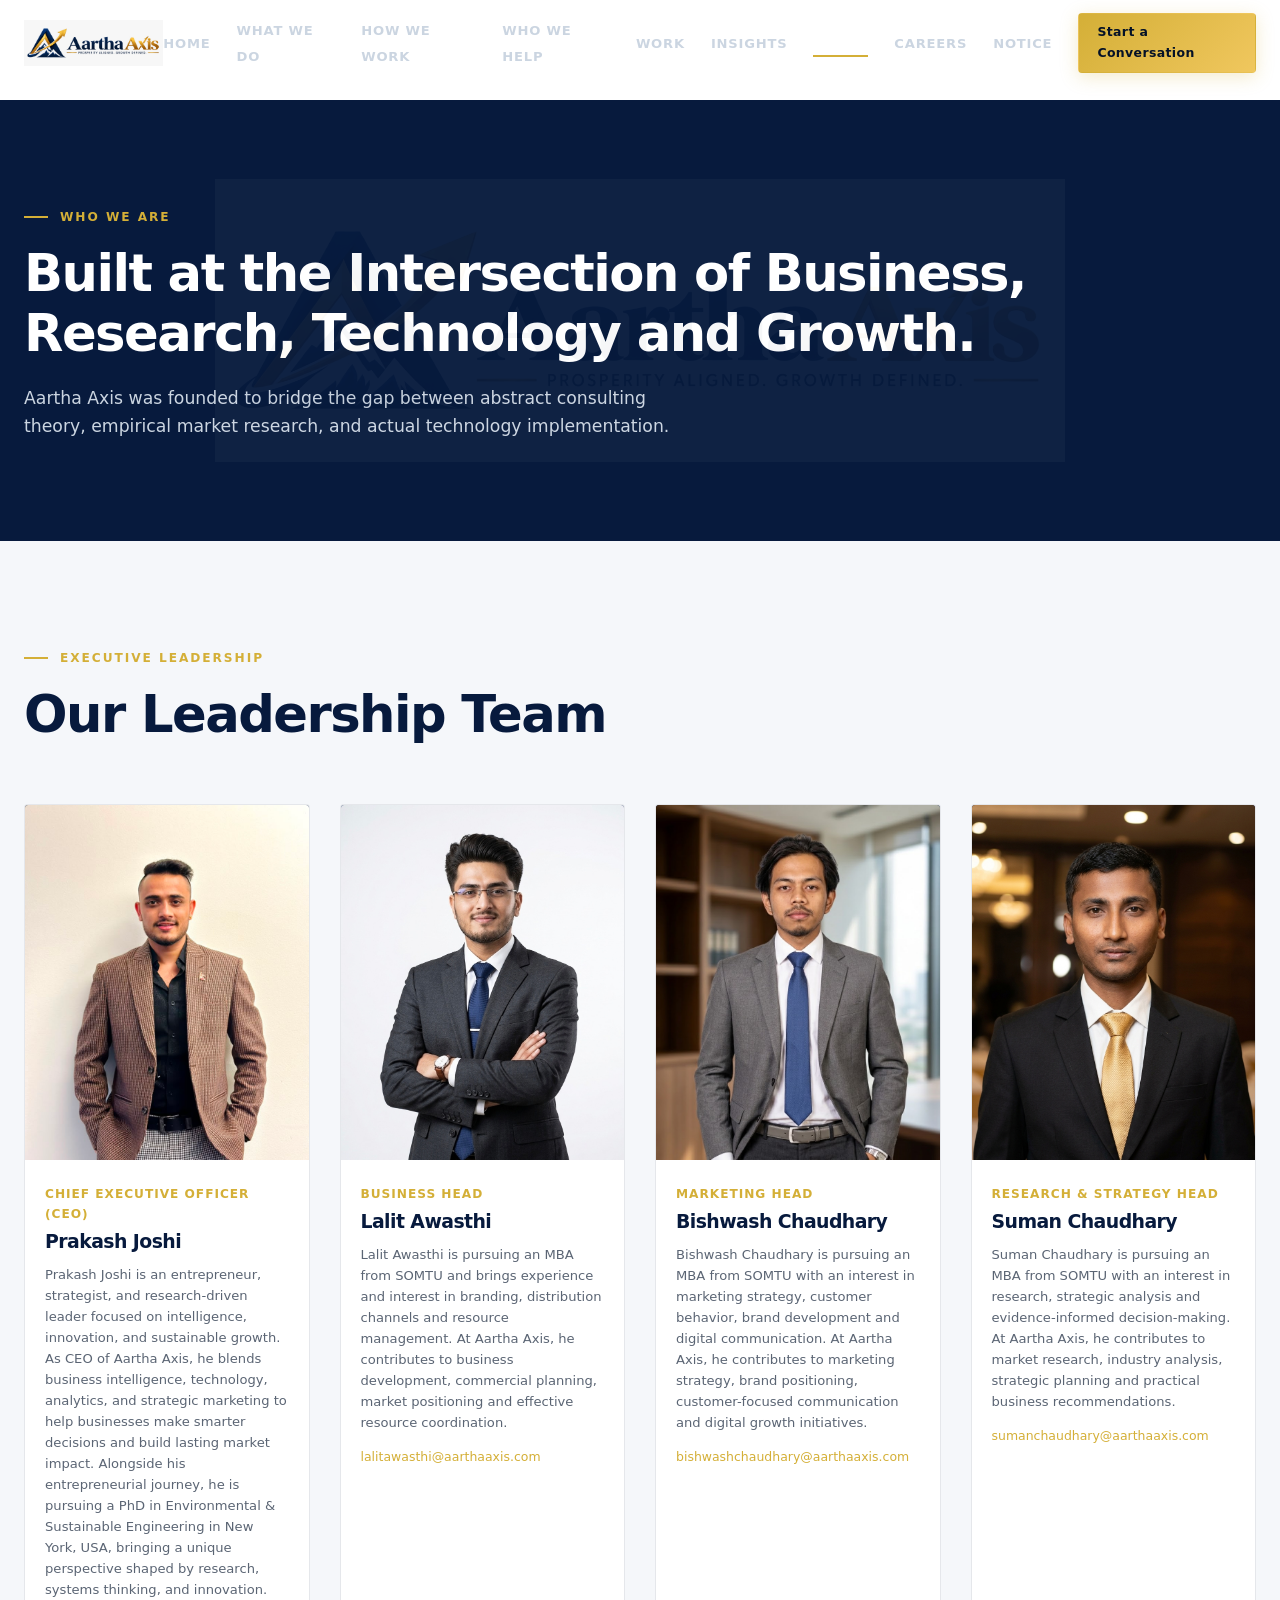
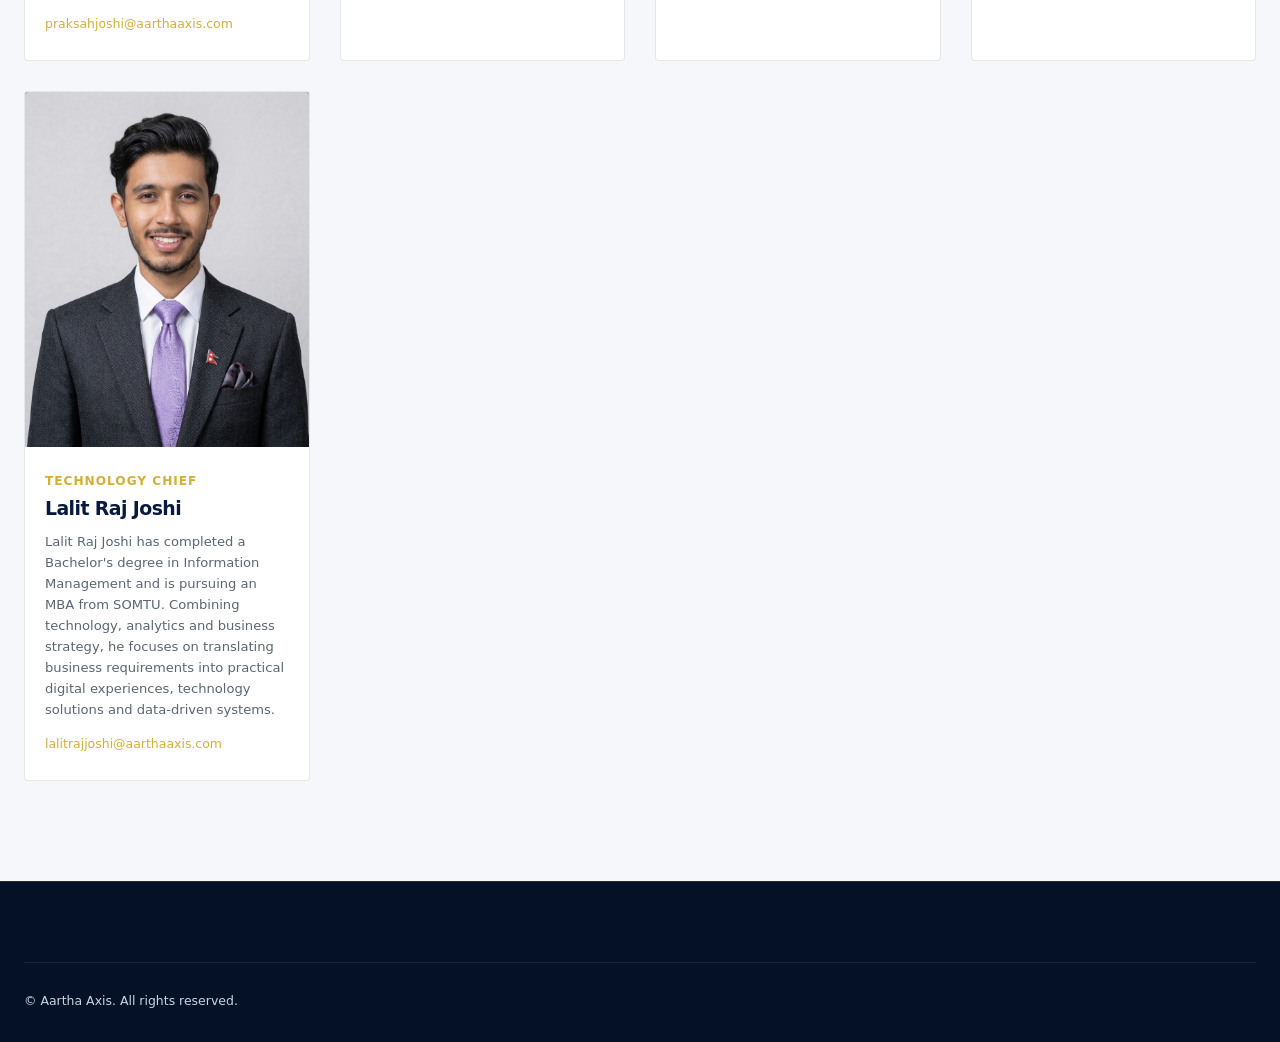
==== about.html @ 057c0efa "new release v1.1" ====
<!DOCTYPE html>
<html lang="en">
<head>
  <meta charset="UTF-8">
  <meta name="viewport" content="width=device-width, initial-scale=1.0">
  <title>About Aartha Axis | Business Growth & Intelligence</title>
  <meta name="description" content="Built at the intersection of business, research, technology, and growth. Meet the executive leadership team behind Aartha Axis.">
  <link rel="canonical" href="https://aarthaaxis.com/about.html">
  <link rel="stylesheet" href="css/style.css">
  <link rel="stylesheet" href="css/animations.css">
  <link rel="stylesheet" href="css/responsive.css">
</head>
<body>
  <header class="site-header">
    <div class="container nav-container">
      <a href="index.html" class="brand-link"><img src="assets/logo/logo.png" alt="Aartha Axis" class="brand-logo-img"></a>
      <ul class="nav-menu">
        <li><a href="index.html" class="nav-link">Home</a></li>
        <li><a href="what-we-do.html" class="nav-link">What We Do</a></li>
        <li><a href="how-we-work.html" class="nav-link">How We Work</a></li>
        <li><a href="who-we-help.html" class="nav-link">Who We Help</a></li>
        <li><a href="work.html" class="nav-link">Work</a></li>
        <li><a href="insights.html" class="nav-link">Insights</a></li>
        <li><a href="about.html" class="nav-link active">About</a></li>
        <li><a href="careers.html" class="nav-link">Careers</a></li>
        <li><a href="notice.html" class="nav-link">Notice</a></li>
        <li><a href="contact.html" class="btn btn-primary" style="padding: 8px 18px; font-size: 0.78rem;">Start a Conversation</a></li>
      </ul>
      <button class="menu-toggle" aria-label="Menu">☰</button>
    </div>
  </header>

  <main style="padding-top: 100px;">
    <section class="section section--navy watermark-wrap">
      <div class="logo-watermark"></div>
      <div class="container">
        <span class="eyebrow">Who We Are</span>
        <h1 class="section-title">Built at the Intersection of Business, Research, Technology and Growth.</h1>
        <p class="section-desc">
          Aartha Axis was founded to bridge the gap between abstract consulting theory, empirical market research, and actual technology implementation.
        </p>
      </div>
    </section>

    <!-- Leadership Section -->
    <section class="section section--light">
      <div class="container">
        <span class="eyebrow">Executive Leadership</span>
        <h2 class="section-title">Our Leadership Team</h2>

        <div class="team-editorial-grid">
          <!-- Prakash Joshi -->
          <article class="team-card" style="background: var(--white); border-color: var(--border-light); color: var(--navy-primary);">
            <div class="team-img-frame">
              <img src="assets/team/prakash-joshi.jpg" alt="Prakash Joshi" onerror="this.src='https://www.lalitrajjoshi.com.np/aartha-analytics/images/prakash%20joshi.jpeg'">
            </div>
            <div class="team-details">
              <span class="team-role">Chief Executive Officer (CEO)</span>
              <h3 style="color: var(--navy-primary);">Prakash Joshi</h3>
              <p class="team-bio" style="color: var(--text-muted);">
                Prakash Joshi is an entrepreneur, strategist, and research-driven leader focused on intelligence, innovation, and sustainable growth. As CEO of Aartha Axis, he blends business intelligence, technology, analytics, and strategic marketing to help businesses make smarter decisions and build lasting market impact. Alongside his entrepreneurial journey, he is pursuing a PhD in Environmental & Sustainable Engineering in New York, USA, bringing a unique perspective shaped by research, systems thinking, and innovation.
              </p>
              <a href="mailto:praksahjoshi@aarthaaxis.com" class="team-email" style="color: var(--gold-primary);">praksahjoshi@aarthaaxis.com</a>
            </div>
          </article>

          <!-- Lalit Awasthi -->
          <article class="team-card" style="background: var(--white); border-color: var(--border-light); color: var(--navy-primary);">
            <div class="team-img-frame">
              <img src="assets/team/lalit-awasthi.jpg" alt="Lalit Awasthi" onerror="this.src='https://www.lalitrajjoshi.com.np/aartha-analytics/images/Lalit%20Awasthi.jpeg'">
            </div>
            <div class="team-details">
              <span class="team-role">Business Head</span>
              <h3 style="color: var(--navy-primary);">Lalit Awasthi</h3>
              <p class="team-bio" style="color: var(--text-muted);">
                Lalit Awasthi is pursuing an MBA from SOMTU and brings experience and interest in branding, distribution channels and resource management. At Aartha Axis, he contributes to business development, commercial planning, market positioning and effective resource coordination.
              </p>
                            <a href="mailto:lalitawasthi@aarthaaxis.com" class="team-email" style="color: var(--gold-primary);">lalitawasthi@aarthaaxis.com</a>

            </div>
          </article>

          <!-- Bishwash Chaudhary -->
          <article class="team-card" style="background: var(--white); border-color: var(--border-light); color: var(--navy-primary);">
            <div class="team-img-frame">
              <img src="assets/team/bishwash-chaudhary.jpg" alt="Bishwash Chaudhary" onerror="this.src='https://www.lalitrajjoshi.com.np/aartha-analytics/images/Bishwash%20Chaudhary.JPG'">
            </div>
            <div class="team-details">
              <span class="team-role">Marketing Head</span>
              <h3 style="color: var(--navy-primary);">Bishwash Chaudhary</h3>
              <p class="team-bio" style="color: var(--text-muted);">
                Bishwash Chaudhary is pursuing an MBA from SOMTU with an interest in marketing strategy, customer behavior, brand development and digital communication. At Aartha Axis, he contributes to marketing strategy, brand positioning, customer-focused communication and digital growth initiatives.
              </p>
                            <a href="mailto:bishwashchaudhary@aarthaaxis.com" class="team-email" style="color: var(--gold-primary);">bishwashchaudhary@aarthaaxis.com</a>

            </div>
          </article>

          <!-- Suman Chaudhary -->
          <article class="team-card" style="background: var(--white); border-color: var(--border-light); color: var(--navy-primary);">
            <div class="team-img-frame">
              <img src="assets/team/suman-chaudhary.jpg" alt="Suman Chaudhary" onerror="this.src='https://www.lalitrajjoshi.com.np/aartha-analytics/images/Suman%20Chaudhary.jpeg'">
            </div>
            <div class="team-details">
              <span class="team-role">Research & Strategy Head</span>
              <h3 style="color: var(--navy-primary);">Suman Chaudhary</h3>
              <p class="team-bio" style="color: var(--text-muted);">
                Suman Chaudhary is pursuing an MBA from SOMTU with an interest in research, strategic analysis and evidence-informed decision-making. At Aartha Axis, he contributes to market research, industry analysis, strategic planning and practical business recommendations.
              </p>
                            <a href="mailto:sumanchaudhary@aarthaaxis.com" class="team-email" style="color: var(--gold-primary);">sumanchaudhary@aarthaaxis.com</a>

            </div>
          </article>

          <!-- Lalit Raj Joshi -->
          <article class="team-card" style="background: var(--white); border-color: var(--border-light); color: var(--navy-primary);">
            <div class="team-img-frame">
              <img src="assets/team/lalit-raj-joshi.png" alt="Lalit Raj Joshi" onerror="this.src='https://www.lalitrajjoshi.com.np/aartha-analytics/images/lalitrajjoshi.png'">
            </div>
            <div class="team-details">
              <span class="team-role">Technology Chief</span>
              <h3 style="color: var(--navy-primary);">Lalit Raj Joshi</h3>
              <p class="team-bio" style="color: var(--text-muted);">
                Lalit Raj Joshi has completed a Bachelor's degree in Information Management and is pursuing an MBA from SOMTU. Combining technology, analytics and business strategy, he focuses on translating business requirements into practical digital experiences, technology solutions and data-driven systems.
              </p>
              <a href="mailto:lalitrajjoshi@aarthaaxis.com" class="team-email" style="color: var(--gold-primary);">lalitrajjoshi@aarthaaxis.com</a>
            </div>
          </article>
        </div>
      </div>
    </section>
  </main>

  <footer class="site-footer">
    <div class="container footer-bottom">
      <span>&copy; Aartha Axis. All rights reserved.</span>
    </div>
  </footer>
  <script src="js/navigation.js"></script>
</body>
</html>
---- css/style.css ----
/* ==========================================================================
   AARTHA AXIS - GLOBAL DESIGN SYSTEM
   Palette: Deep Navy (#071A3D, #041127) | Luxury Gold (#D4AF37, #F0C75E)
   ========================================================================== */

:root {
  --navy-primary: #071A3D;
  --navy-dark: #041127;
  --navy-surface: #0C2148;
  --navy-card: #0F2754;
  --gold-primary: #D4AF37;
  --gold-light: #F0C75E;
  --gold-muted: rgba(212, 175, 55, 0.25);
  --gold-glow: rgba(212, 175, 55, 0.4);
  --white: #FFFFFF;
  --light-bg: #F5F7FA;
  --text-dark: #111827;
  --text-muted: #5B6574;
  --text-light-muted: #CBD5E1;
  --border-light: rgba(7, 26, 61, 0.1);
  --border-dark: rgba(212, 175, 55, 0.18);
  --container-max: 1240px;
  --font-sans: 'Inter', system-ui, -apple-system, sans-serif;
  --font-heading: 'Manrope', system-ui, -apple-system, sans-serif;
  --transition: all 0.3s cubic-bezier(0.16, 1, 0.3, 1);
}

*, *::before, *::after {
  box-sizing: border-box;
  margin: 0;
  padding: 0;
}

html {
  scroll-behavior: smooth;
  font-size: 16px;
  background-color: var(--white);
  color: var(--text-dark);
}

body {
  font-family: var(--font-sans);
  line-height: 1.65;
  -webkit-font-smoothing: antialiased;
  overflow-x: hidden;
}

h1, h2, h3, h4, h5, h6 {
  font-family: var(--font-heading);
  font-weight: 700;
  line-height: 1.18;
  letter-spacing: -0.03em;
  color: var(--navy-primary);
}

a {
  color: inherit;
  text-decoration: none;
  transition: var(--transition);
}

button, input, select, textarea {
  font: inherit;
}

img {
  max-width: 100%;
  height: auto;
  display: block;
}

.container {
  width: min(var(--container-max), calc(100% - 48px));
  margin-inline: auto;
}

.section {
  padding: 100px 0;
  position: relative;
}

.section--navy {
  background-color: var(--navy-primary);
  color: var(--white);
}

.section--navy h1, .section--navy h2, .section--navy h3 {
  color: var(--white);
}

.section--darker {
  background-color: var(--navy-dark);
  color: var(--white);
}

.section--light {
  background-color: var(--light-bg);
}

/* ==========================================================================
   ARCHITECTURAL WATERMARK SYSTEM
   ========================================================================== */
.watermark-wrap {
  position: relative;
  overflow: hidden;
}

.logo-watermark {
  position: absolute;
  top: 50%;
  left: 50%;
  transform: translate(-50%, -50%);
  width: min(850px, 90vw);
  height: min(850px, 90vw);
  opacity: 0.035;
  pointer-events: none;
  z-index: 0;
  background-repeat: no-repeat;
  background-position: center;
  background-size: contain;
  background-image: url('../assets/logo/logo.png');
}

/* ==========================================================================
   TYPOGRAPHY & UI COMPONENTS
   ========================================================================== */
.eyebrow {
  display: inline-flex;
  align-items: center;
  gap: 12px;
  font-size: 0.76rem;
  font-weight: 800;
  letter-spacing: 0.16em;
  text-transform: uppercase;
  color: var(--gold-primary);
  margin-bottom: 16px;
}

.eyebrow::before {
  content: '';
  width: 24px;
  height: 2px;
  background: currentColor;
}

.section-title {
  font-size: clamp(2.1rem, 4vw, 3.4rem);
  margin-bottom: 20px;
}

.section-desc {
  font-size: 1.08rem;
  color: var(--text-muted);
  max-width: 680px;
}

.section--navy .section-desc {
  color: var(--text-light-muted);
}

/* Buttons */
.btn {
  display: inline-flex;
  align-items: center;
  justify-content: center;
  gap: 10px;
  padding: 14px 28px;
  font-size: 0.88rem;
  font-weight: 700;
  letter-spacing: 0.03em;
  border-radius: 4px;
  border: 1px solid transparent;
  cursor: pointer;
  transition: var(--transition);
}

.btn-primary {
  background: linear-gradient(135deg, var(--gold-primary) 0%, var(--gold-light) 100%);
  color: var(--navy-dark);
  box-shadow: 0 4px 18px rgba(212, 175, 55, 0.25);
}

.btn-primary:hover {
  transform: translateY(-2px);
  box-shadow: 0 8px 25px rgba(212, 175, 55, 0.4);
}

.btn-secondary {
  background: transparent;
  color: var(--white);
  border-color: var(--gold-primary);
}

.btn-secondary:hover {
  background: rgba(212, 175, 55, 0.1);
  transform: translateY(-2px);
}

.btn-ghost-dark {
  background: transparent;
  color: var(--navy-primary);
  border-color: var(--navy-primary);
}

.btn-ghost-dark:hover {
  background: var(--navy-primary);
  color: var(--white);
  transform: translateY(-2px);
}

/* ==========================================================================
   NAVIGATION
   ========================================================================== */
.site-header {
  position: fixed;
  top: 0;
  left: 0;
  width: 100%;
  z-index: 1000;
  transition: var(--transition);
  background: transparent;
}

.site-header.scrolled {
  background: rgba(7, 26, 61, 0.95);
  backdrop-filter: blur(12px);
  border-bottom: 1px solid var(--border-dark);
  box-shadow: 0 10px 30px rgba(0, 0, 0, 0.35);
}

.nav-container {
  display: flex;
  align-items: center;
  justify-content: space-between;
  height: 86px;
}

.brand-link {
  display: flex;
  align-items: center;
  gap: 12px;
}

.brand-logo-img {
  height: 48px;
  width: auto;
  object-fit: contain;
}

.nav-menu {
  display: flex;
  align-items: center;
  gap: 26px;
  list-style: none;
}

.nav-link {
  color: var(--text-light-muted);
  font-size: 0.82rem;
  font-weight: 700;
  letter-spacing: 0.06em;
  text-transform: uppercase;
  position: relative;
  padding: 6px 0;
}

.nav-link::after {
  content: '';
  position: absolute;
  bottom: 0;
  left: 0;
  width: 0%;
  height: 2px;
  background: var(--gold-primary);
  transition: width 0.3s ease;
}

.nav-link:hover, .nav-link.active {
  color: var(--white);
}

.nav-link:hover::after, .nav-link.active::after {
  width: 100%;
}

.menu-toggle {
  display: none;
  background: none;
  border: none;
  color: var(--gold-primary);
  font-size: 1.8rem;
  cursor: pointer;
}

/* ==========================================================================
   HERO ARCHITECTURAL SECTION
   ========================================================================== */
.hero {
  min-height: 100vh;
  display: flex;
  align-items: center;
  padding-top: 120px;
  padding-bottom: 80px;
  background: radial-gradient(circle at 80% 20%, rgba(12, 33, 72, 0.8) 0%, var(--navy-dark) 70%);
  position: relative;
  overflow: hidden;
}

.hero-grid {
  display: grid;
  grid-template-columns: 1.15fr 0.85fr;
  gap: 50px;
  align-items: center;
  position: relative;
  z-index: 1;
}

.hero-headline {
  font-size: clamp(2.8rem, 5.2vw, 4.6rem);
  color: var(--white);
  margin-bottom: 24px;
}

.hero-subhead {
  font-size: 1.15rem;
  color: var(--text-light-muted);
  margin-bottom: 38px;
  max-width: 580px;
  line-height: 1.7;
}

.hero-actions {
  display: flex;
  gap: 16px;
  flex-wrap: wrap;
}

/* Architectural Hero Visual */
.hero-visual-card {
  position: relative;
  padding: 40px;
  border: 1px solid var(--border-dark);
  background: rgba(12, 33, 72, 0.45);
  backdrop-filter: blur(10px);
  border-radius: 6px;
  display: flex;
  flex-direction: column;
  align-items: center;
  justify-content: center;
}

.hero-visual-card::before {
  content: '';
  position: absolute;
  top: -1px;
  left: 20%;
  right: 20%;
  height: 1px;
  background: linear-gradient(90deg, transparent, var(--gold-primary), transparent);
}

.hero-logo-display {
  width: min(340px, 80%);
  height: auto;
  object-fit: contain;
  margin-bottom: 24px;
  filter: drop-shadow(0 10px 25px rgba(0,0,0,0.5));
}

.hero-axis-metrics {
  width: 100%;
  display: grid;
  grid-template-columns: repeat(3, 1fr);
  gap: 12px;
  border-top: 1px solid rgba(212, 175, 55, 0.15);
  padding-top: 20px;
  text-align: center;
}

.hero-axis-metrics span {
  display: block;
  font-size: 0.68rem;
  color: var(--gold-light);
  letter-spacing: 0.1em;
  font-weight: 700;
  text-transform: uppercase;
}

.hero-axis-metrics strong {
  display: block;
  font-size: 0.85rem;
  color: var(--white);
  font-family: var(--font-heading);
  margin-top: 4px;
}

/* ==========================================================================
   AARTHA 8-STAGE METHODOLOGY MODEL
   ========================================================================== */
.process-grid {
  display: grid;
  grid-template-columns: repeat(4, 1fr);
  gap: 20px;
  margin-top: 60px;
}

.process-node {
  background: var(--navy-card);
  border: 1px solid var(--border-dark);
  padding: 30px 24px;
  border-radius: 4px;
  position: relative;
  transition: var(--transition);
}

.process-node:hover {
  transform: translateY(-5px);
  border-color: var(--gold-primary);
  box-shadow: 0 10px 30px rgba(0, 0, 0, 0.3);
}

.process-number {
  font-family: var(--font-heading);
  font-size: 0.8rem;
  font-weight: 800;
  color: var(--gold-primary);
  letter-spacing: 0.1em;
  margin-bottom: 12px;
  display: block;
}

.process-node h3 {
  color: var(--white);
  font-size: 1.18rem;
  margin-bottom: 10px;
}

.process-node p {
  font-size: 0.84rem;
  color: var(--text-light-muted);
}

/* ==========================================================================
   CAPABILITIES / CARDS GRID
   ========================================================================== */
.card-grid-3 {
  display: grid;
  grid-template-columns: repeat(3, 1fr);
  gap: 24px;
  margin-top: 50px;
}

.card-grid-4 {
  display: grid;
  grid-template-columns: repeat(4, 1fr);
  gap: 20px;
  margin-top: 50px;
}

.service-box {
  background: var(--white);
  border: 1px solid var(--border-light);
  padding: 36px 30px;
  border-radius: 4px;
  transition: var(--transition);
  display: flex;
  flex-direction: column;
}

.service-box:hover {
  transform: translateY(-6px);
  border-color: var(--gold-primary);
  box-shadow: 0 15px 40px rgba(7, 26, 61, 0.08);
}

.service-box h3 {
  font-size: 1.28rem;
  margin-bottom: 14px;
}

.service-box p {
  color: var(--text-muted);
  font-size: 0.9rem;
  margin-bottom: 20px;
  flex-grow: 1;
}

.service-box ul {
  list-style: none;
  margin-bottom: 24px;
  border-top: 1px solid var(--border-light);
  padding-top: 16px;
}

.service-box ul li {
  font-size: 0.82rem;
  color: var(--navy-primary);
  font-weight: 600;
  padding: 6px 0;
  display: flex;
  align-items: center;
  gap: 8px;
}

.service-box ul li::before {
  content: '→';
  color: var(--gold-primary);
}

/* ==========================================================================
   EDITORIAL TEAM SECTION
   ========================================================================== */
.team-editorial-grid {
  display: grid;
  grid-template-columns: repeat(auto-fit, minmax(280px, 1fr));
  gap: 30px;
  margin-top: 60px;
}

.team-card {
  background: var(--navy-card);
  border: 1px solid var(--border-dark);
  overflow: hidden;
  border-radius: 4px;
  transition: var(--transition);
}

.team-card:hover {
  transform: translateY(-6px);
  border-color: var(--gold-primary);
}

.team-img-frame {
  width: 100%;
  aspect-ratio: 4/5;
  overflow: hidden;
  background: var(--navy-surface);
}

.team-img-frame img {
  width: 100%;
  height: 100%;
  object-fit: cover;
  object-position: top center;
  transition: transform 0.6s cubic-bezier(0.16, 1, 0.3, 1);
}

.team-card:hover .team-img-frame img {
  transform: scale(1.04);
}

.team-details {
  padding: 24px 20px;
}

.team-role {
  color: var(--gold-primary);
  font-size: 0.76rem;
  font-weight: 800;
  letter-spacing: 0.08em;
  text-transform: uppercase;
  margin-bottom: 6px;
  display: block;
}

.team-card h3 {
  font-size: 1.18rem;
  color: var(--white);
  margin-bottom: 12px;
}

.team-bio {
  font-size: 0.82rem;
  color: var(--text-light-muted);
  line-height: 1.6;
}

.team-email {
  display: inline-block;
  margin-top: 14px;
  font-size: 0.78rem;
  color: var(--gold-light);
}

/* ==========================================================================
   FOOTER & NOTICES
   ========================================================================== */
.site-footer {
  background: var(--navy-dark);
  color: var(--text-light-muted);
  padding: 80px 0 30px;
  border-top: 1px solid var(--border-dark);
}

.footer-grid {
  display: grid;
  grid-template-columns: 1.5fr repeat(3, 1fr);
  gap: 40px;
  margin-bottom: 60px;
}

.footer-logo {
  height: 42px;
  width: auto;
  margin-bottom: 20px;
}

.footer-col h4 {
  color: var(--white);
  font-size: 0.82rem;
  letter-spacing: 0.12em;
  text-transform: uppercase;
  margin-bottom: 20px;
}

.footer-col ul {
  list-style: none;
  display: flex;
  flex-direction: column;
  gap: 10px;
}

.footer-col a {
  color: var(--text-light-muted);
  font-size: 0.84rem;
}

.footer-col a:hover {
  color: var(--gold-primary);
  padding-left: 4px;
}

.footer-bottom {
  border-top: 1px solid rgba(255, 255, 255, 0.08);
  padding-top: 28px;
  display: flex;
  justify-content: space-between;
  font-size: 0.78rem;
  flex-wrap: wrap;
  gap: 16px;
}
---- css/animations.css ----
/* ==========================================================================
   AARTHA AXIS - SOPHISTICATED RESTOCK ANIMATION SYSTEM
   ========================================================================== */

/* Fullscreen Brand Luxury Intro */
.intro-splash {
  position: fixed;
  inset: 0;
  z-index: 99999;
  background-color: var(--navy-dark);
  display: flex;
  flex-direction: column;
  align-items: center;
  justify-content: center;
  overflow: hidden;
  transition: opacity 0.8s cubic-bezier(0.16, 1, 0.3, 1), visibility 0.8s;
}

.intro-splash.is-hidden {
  opacity: 0;
  visibility: hidden;
  pointer-events: none;
}

/* Subtle Architectural Grid */
.intro-grid-bg {
  position: absolute;
  inset: 0;
  background-image: 
    linear-gradient(rgba(212, 175, 55, 0.05) 1px, transparent 1px),
    linear-gradient(90deg, rgba(212, 175, 55, 0.05) 1px, transparent 1px);
  background-size: 40px 40px;
  opacity: 0;
  animation: gridFade 1.2s 0.2s forwards ease;
}

/* Axis Vector Line */
.intro-axis-svg {
  position: absolute;
  width: 100vw;
  height: 100vh;
  pointer-events: none;
}

.axis-line {
  stroke: var(--gold-primary);
  stroke-width: 1.5;
  stroke-dasharray: 1000;
  stroke-dashoffset: 1000;
  animation: drawLine 1.4s 0.4s cubic-bezier(0.65, 0, 0.35, 1) forwards;
}

.intro-logo-holder {
  position: relative;
  z-index: 2;
  width: min(320px, 75vw);
  opacity: 0;
  transform: scale(0.96);
  animation: revealLogo 1s 0.9s cubic-bezier(0.16, 1, 0.3, 1) forwards;
}

.intro-logo-img {
  width: 100%;
  height: auto;
  object-fit: contain;
}

/* Gold Sweep Effect */
.intro-logo-holder::after {
  content: '';
  position: absolute;
  top: 0;
  left: -100%;
  width: 60%;
  height: 100%;
  background: linear-gradient(90deg, transparent, rgba(240, 199, 94, 0.4), transparent);
  transform: skewX(-25deg);
  animation: lightSweep 0.9s 1.5s ease-in-out forwards;
}

@keyframes gridFade {
  to { opacity: 1; }
}

@keyframes drawLine {
  to { stroke-dashoffset: 0; }
}

@keyframes revealLogo {
  to {
    opacity: 1;
    transform: scale(1);
  }
}

@keyframes lightSweep {
  to { left: 180%; }
}

/* Viewport Scroll Fade Up */
.reveal-on-scroll {
  opacity: 0;
  transform: translateY(28px);
  transition: opacity 0.8s cubic-bezier(0.16, 1, 0.3, 1), transform 0.8s cubic-bezier(0.16, 1, 0.3, 1);
}

.reveal-on-scroll.is-visible {
  opacity: 1;
  transform: translateY(0);
}

/* Reduced Motion Override */
@media (prefers-reduced-motion: reduce) {
  .intro-splash { display: none !important; }
  .reveal-on-scroll { opacity: 1 !important; transform: none !important; transition: none !important; }
  *, *::before, *::after {
    animation-duration: 0.001ms !important;
    transition-duration: 0.001ms !important;
  }
}
---- css/responsive.css ----
/* ==========================================================================
   AARTHA AXIS - RESPONSIVE STYLES
   Breakpoints: 1280px | 1024px | 768px | 480px
   ========================================================================== */

@media (max-width: 1024px) {
  .hero-grid {
    grid-template-columns: 1fr;
    gap: 40px;
    text-align: center;
  }

  .hero-subhead {
    margin-inline: auto;
  }

  .hero-actions {
    justify-content: center;
  }

  .hero-visual-card {
    max-width: 580px;
    margin-inline: auto;
  }

  .process-grid {
    grid-template-columns: repeat(2, 1fr);
  }

  .card-grid-4 {
    grid-template-columns: repeat(2, 1fr);
  }

  .footer-grid {
    grid-template-columns: repeat(2, 1fr);
  }
}

@media (max-width: 768px) {
  .section {
    padding: 70px 0;
  }

  .menu-toggle {
    display: block;
  }

  .nav-menu {
    position: fixed;
    top: 86px;
    left: 0;
    width: 100%;
    height: calc(100vh - 86px);
    background: var(--navy-dark);
    flex-direction: column;
    align-items: flex-start;
    padding: 40px 30px;
    gap: 20px;
    transform: translateX(100%);
    transition: transform 0.4s cubic-bezier(0.16, 1, 0.3, 1);
    overflow-y: auto;
    border-top: 1px solid var(--border-dark);
  }

  .nav-menu.open {
    transform: translateX(0);
  }

  .nav-link {
    font-size: 1.1rem;
  }

  .card-grid-3 {
    grid-template-columns: 1fr;
  }

  .process-grid {
    grid-template-columns: 1fr;
  }

  .footer-grid {
    grid-template-columns: 1fr;
    gap: 30px;
  }

  .footer-bottom {
    flex-direction: column;
    text-align: center;
  }
}

@media (max-width: 480px) {
  .hero-headline {
    font-size: 2.2rem;
  }

  .section-title {
    font-size: 1.85rem;
  }

  .card-grid-4 {
    grid-template-columns: 1fr;
  }
}
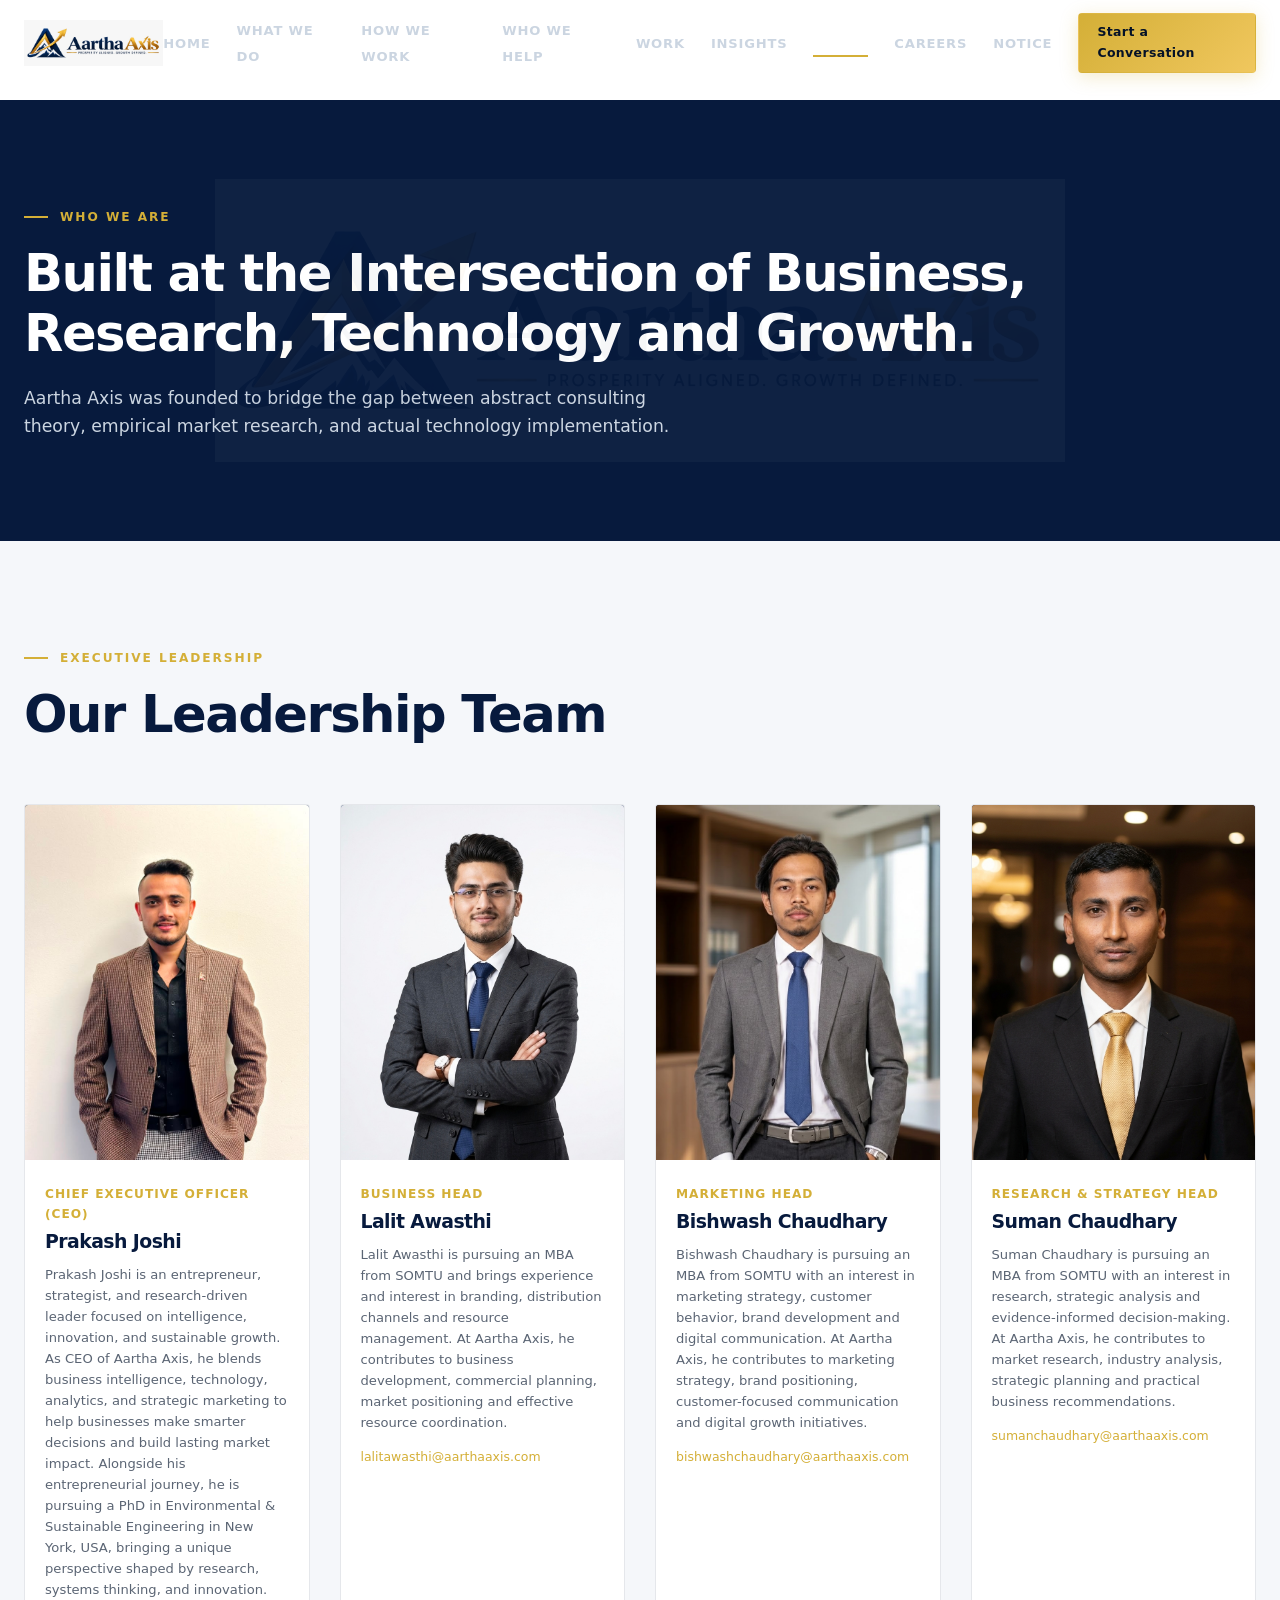
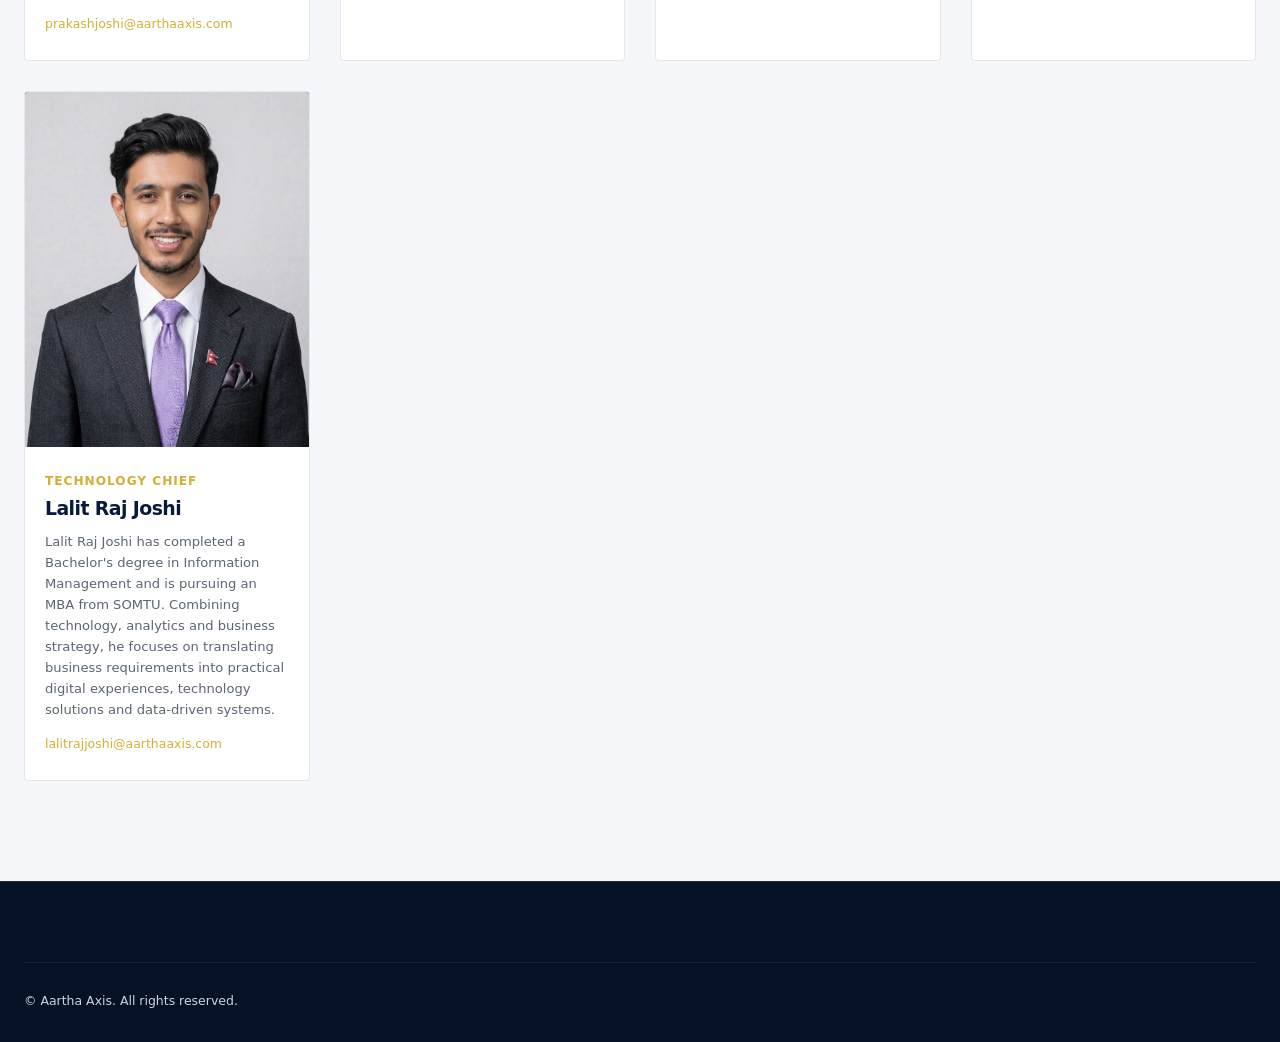
==== commit 83a8b9a2: "emailupdated ceo" ====
--- a/about.html
+++ b/about.html
@@ -60,7 +60,7 @@
               <p class="team-bio" style="color: var(--text-muted);">
                 Prakash Joshi is an entrepreneur, strategist, and research-driven leader focused on intelligence, innovation, and sustainable growth. As CEO of Aartha Axis, he blends business intelligence, technology, analytics, and strategic marketing to help businesses make smarter decisions and build lasting market impact. Alongside his entrepreneurial journey, he is pursuing a PhD in Environmental & Sustainable Engineering in New York, USA, bringing a unique perspective shaped by research, systems thinking, and innovation.
               </p>
-              <a href="mailto:praksahjoshi@aarthaaxis.com" class="team-email" style="color: var(--gold-primary);">praksahjoshi@aarthaaxis.com</a>
+              <a href="mailto:prakashjoshi@aarthaaxis.com" class="team-email" style="color: var(--gold-primary);">prakashjoshi@aarthaaxis.com</a>
             </div>
           </article>
 
